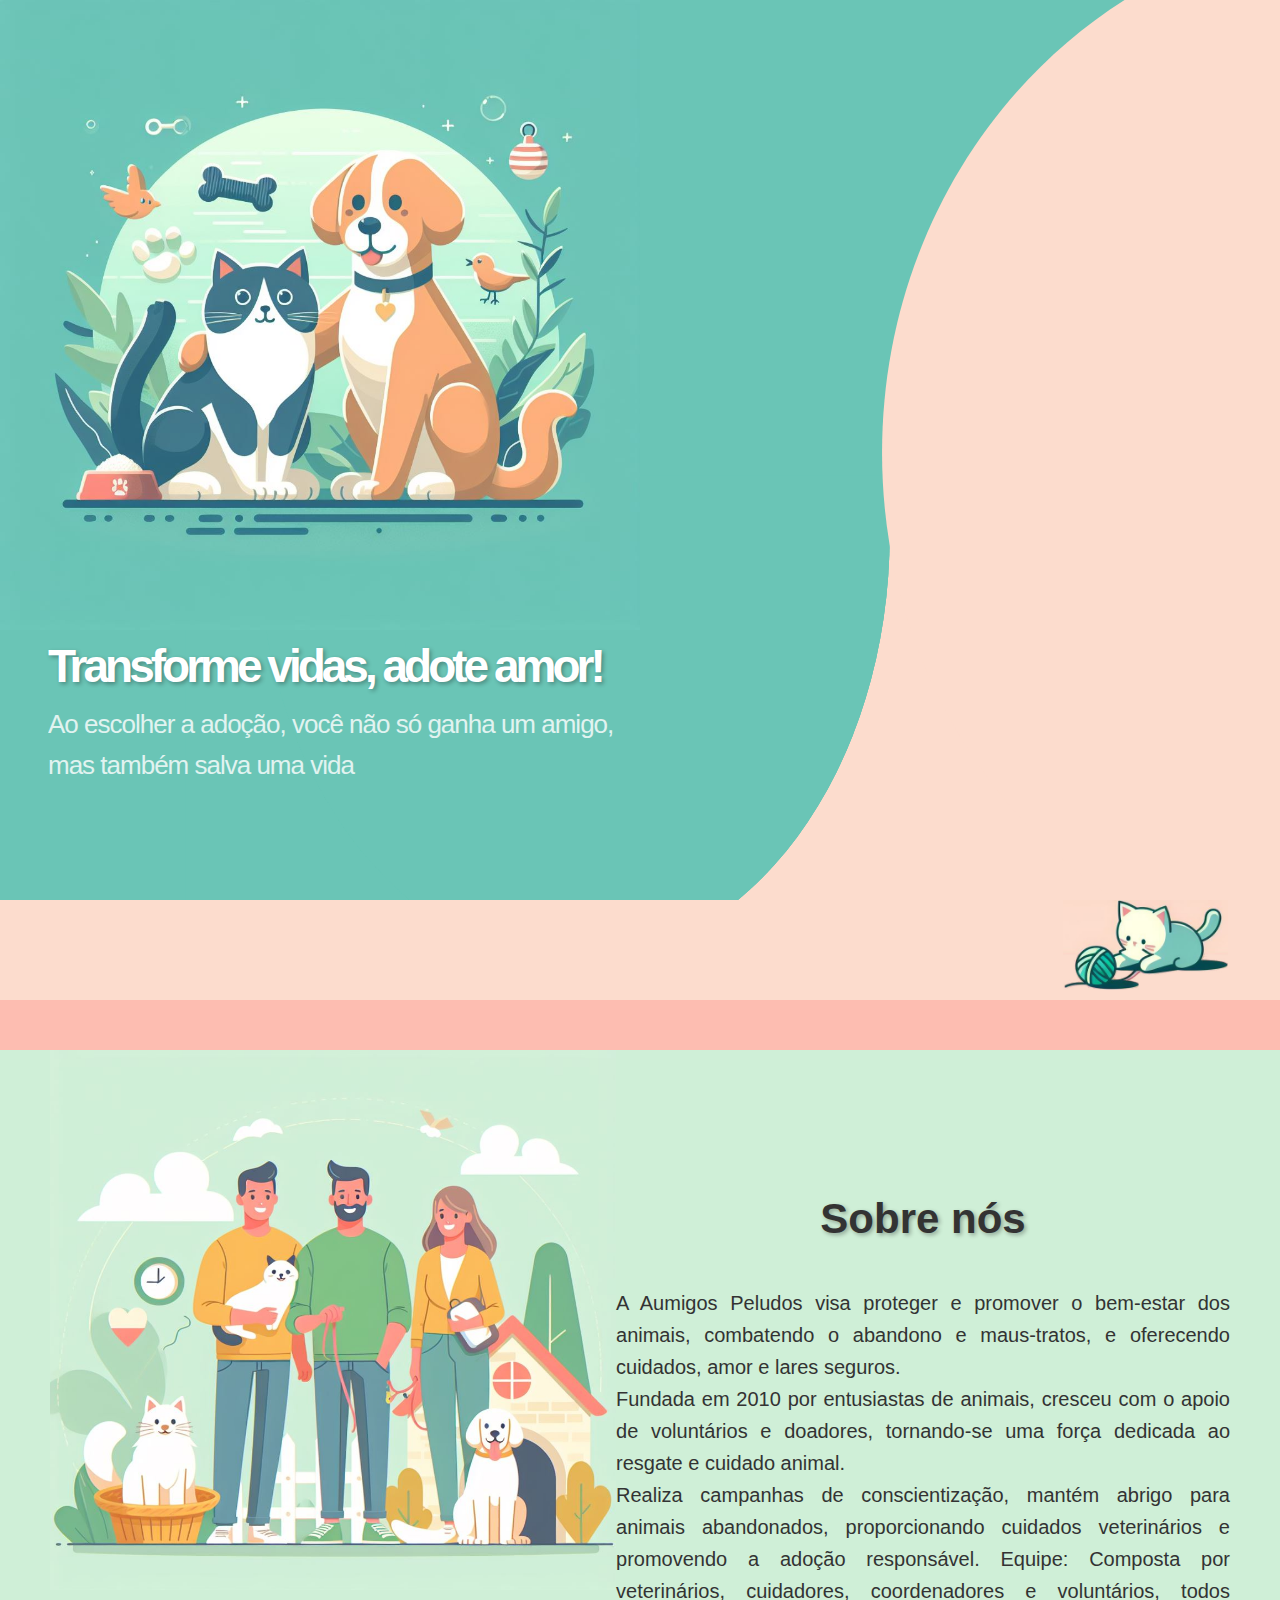
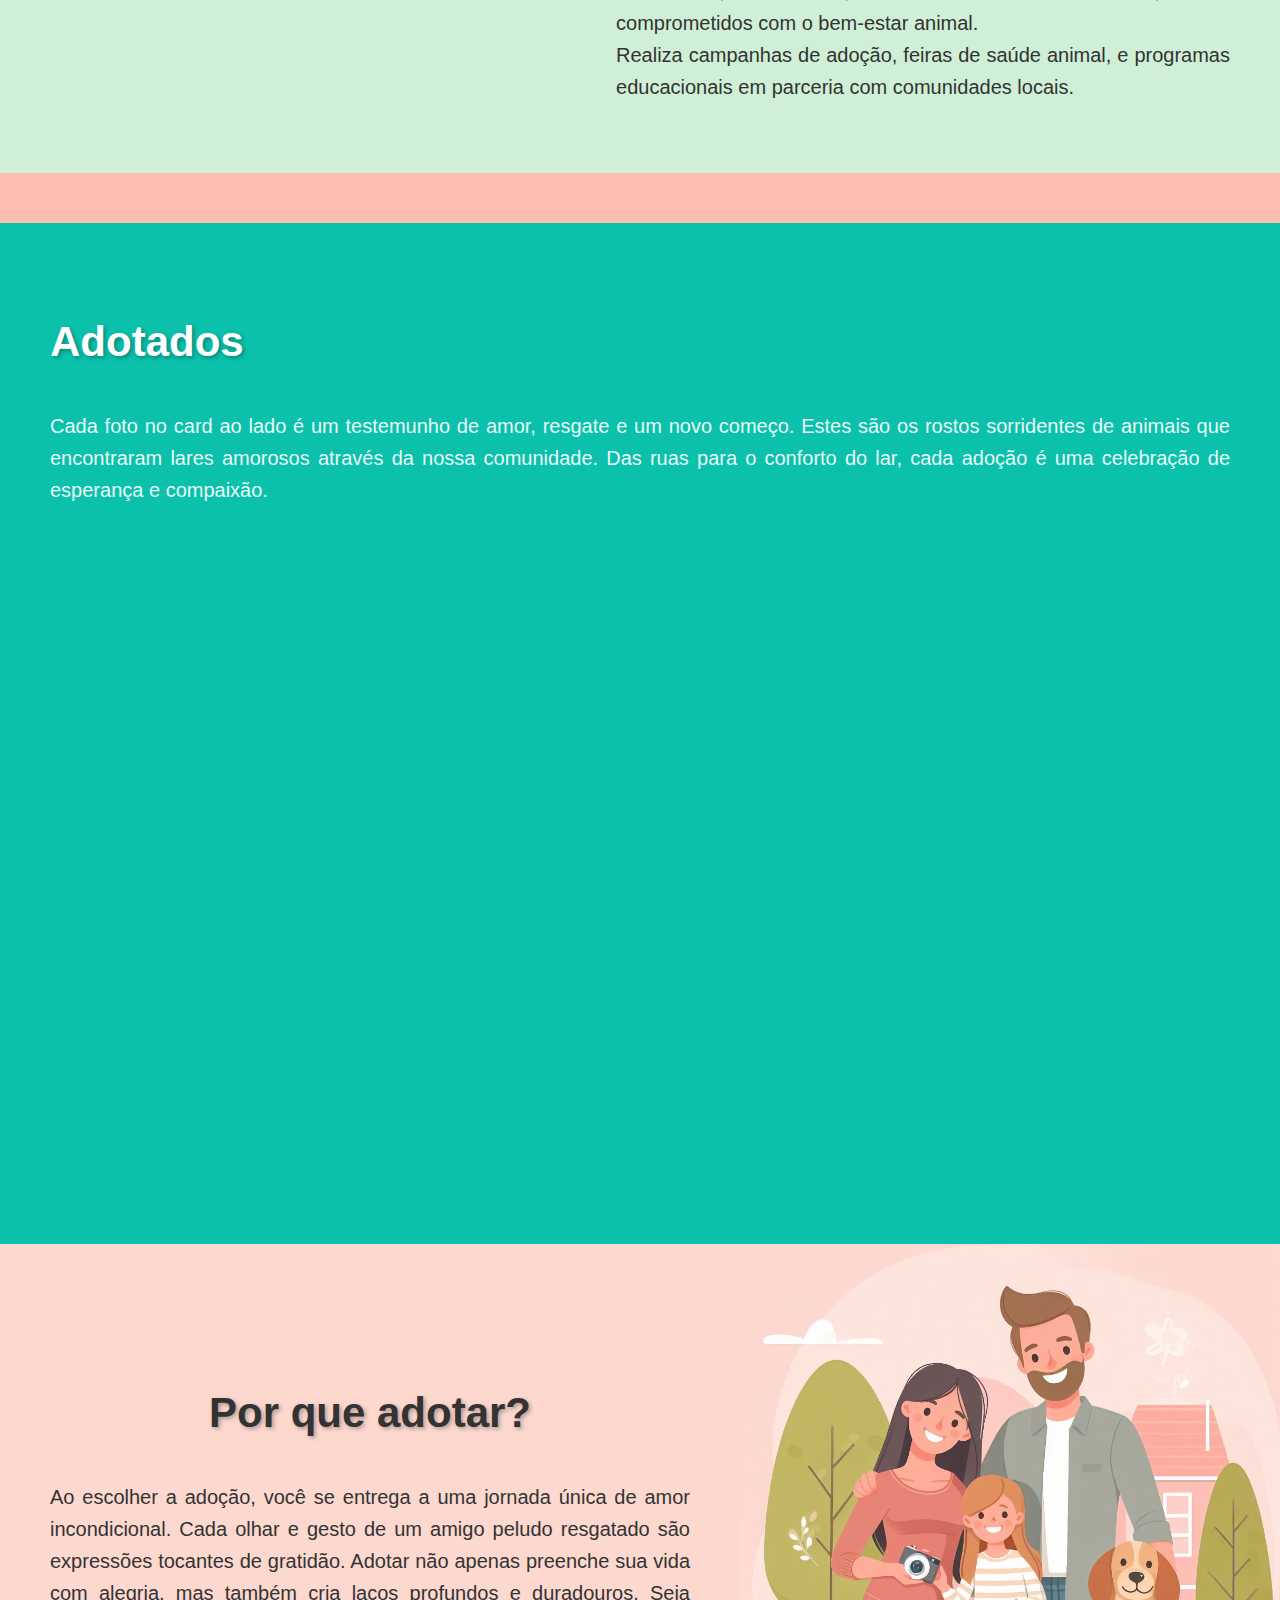
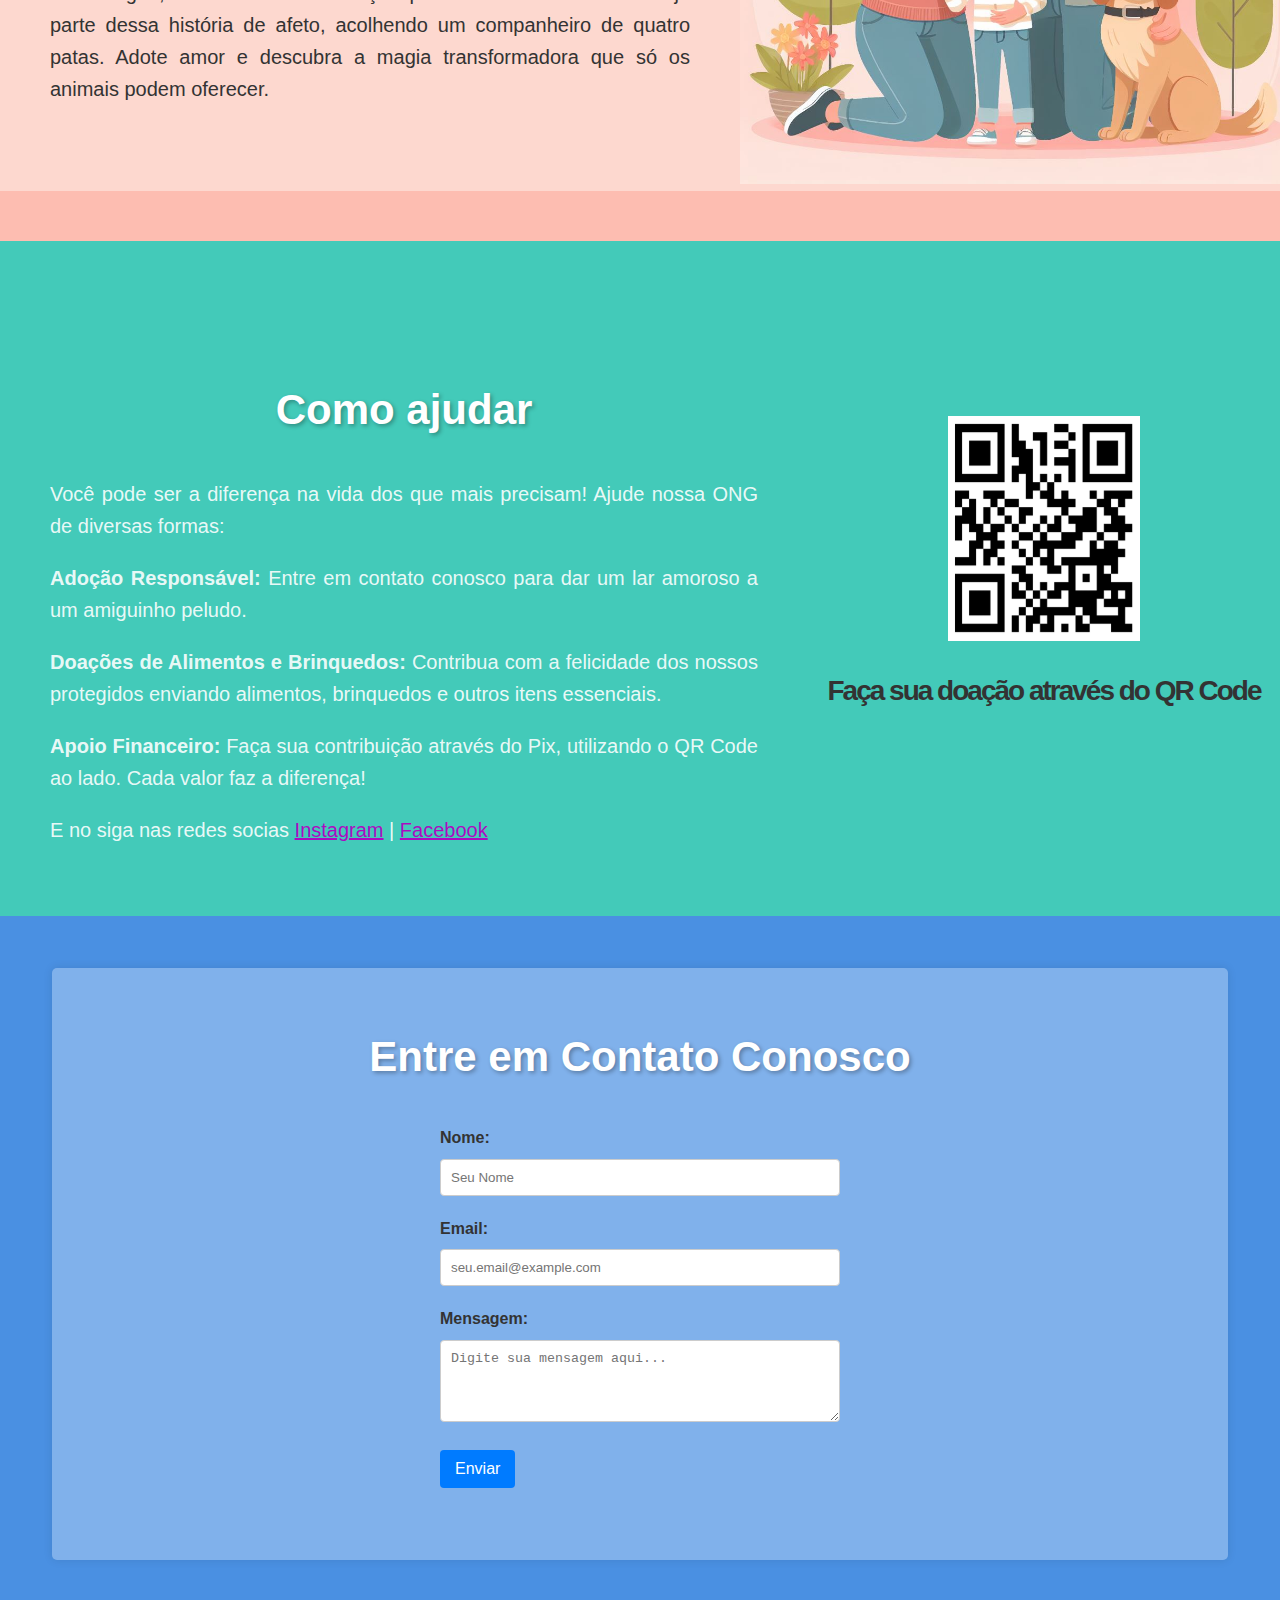
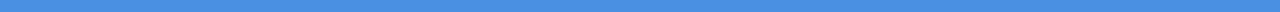
==== index.html @ 12474e92 "Progresso ate 11.03.2024" ====
<!DOCTYPE html>
<html lang="pt-br">

<head>
    <meta charset="UTF-8">
    <meta name="viewport" content="width=device-width, initial-scale=1.0">
    <title>Ong Aumigos Peludos</title>
</head>

<head>
    <link rel="stylesheet" type="text/css" href="style.css">
</head>

<body>
    <!-- <header>
        <nav>
            <ul>
                <li><a href="#about-us">About Us</a></li>
                <li><a href="#adoption">Adoption</a></li>
                <li><a href="#card-section">Card Section</a></li>
                <li><a href="#card">Card</a></li>
                <li><a href="#adopts">Adopts</a></li>
                <li><a href="#help-us">Help Us</a></li>
                <li><a href="#form">Form</a></li>
            </ul>
        </nav>
    </header> -->
    <section id="content">
        <section id="banner">
            <div id="banner-green">
                <img src="./assets/images/banner.jpg" alt="Um gato e um cachorro" />
                <div id="content-banner">
                    <h1>Transforme vidas, adote amor!</h1>
                    <h5>Ao escolher a adoção, você não só ganha um amigo, <br /> mas também salva uma vida</h5>
                </div>
            </div>
            <div id="banner-pink">
                <img src="./assets/images/cat.jpg" alt="Um gatinho brincando com a bolinha" />
            </div>
            <div class="banner-dark-pink"></div>
        </section>
    </section>

    <section id="about-us">
        <div class="about-section">
            <div id="img-section-about">
                <img src="happyfamily.jpg" alt="Familia com animais adotados" />
            </div>
            <div class="text-section-about">
                <h2 class="title">Sobre nós</h2>
                <p class="text-section"> A Aumigos Peludos visa proteger e promover o bem-estar dos animais, combatendo
                    o abandono e
                    maus-tratos, e oferecendo cuidados, amor e lares seguros.
                    <br>
                    Fundada em 2010 por entusiastas de animais, cresceu com o apoio de voluntários e doadores,
                    tornando-se uma força dedicada ao resgate e cuidado animal.
                    <br>
                    Realiza campanhas de conscientização, mantém abrigo para animais abandonados,
                    proporcionando cuidados veterinários e promovendo a adoção responsável.
                    Equipe: Composta por veterinários, cuidadores, coordenadores e voluntários, todos comprometidos com
                    o bem-estar animal.
                    <br>
                    Realiza campanhas de adoção, feiras de saúde animal, e programas educacionais em parceria
                    com comunidades locais.
                </p>
            </div>
        </div>
        <div class="banner-dark-pink"></div>
    </section>

    <section id="adoption">
        <div class="adoption-section">
            <div class="text-section-adoption">
                <h2 class="title">Adotados</h2>
                <p class="adoption-text text-section">
                    Cada foto no card ao lado é um testemunho de amor, resgate e um
                    novo começo. Estes são os rostos sorridentes de animais que encontraram lares amorosos através da
                    nossa comunidade. Das ruas para o conforto do lar, cada adoção é uma celebração de esperança e
                    compaixão.
                </p>
            </div>
            <div id="card-section">
                <div class="card">
                    <div class="card-body">
                        <div class="card-photo">
                            <img src="./assets/images/feliz.jpg" alt="cachorrinho feliz por ser adotado" />
                        </div>
                        <div class="card-content">
                            <h3>Fofinho</h3>

                            <div class="skills">
                                <p>Alegria:</p>
                                <div>
                                    <img class="starts" src="assets/images/star-icon.png" />
                                    <img class="starts" src="assets/images/star-icon.png" />
                                    <img class="starts" src="assets/images/star-icon.png" />
                                </div>
                            </div>
                            <div class="skills">
                                <p>Preguiça:</p>
                                <div>
                                    <img class="starts" src="assets/images/star-icon.png" />
                                </div>
                            </div>
                            <div class="skills">
                                <p>Amor:</p>
                                <div>
                                    <img class="starts" src="assets/images/star-icon.png" />
                                    <img class="starts" src="assets/images/star-icon.png" />
                                    <img class="starts" src="assets/images/star-icon.png" />
                                </div>
                            </div>
                        </div>
                    </div>
                </div>

                <div class="card">
                    <div class="card-body">
                        <div class="card-photo">
                            <img src="./assets/images/vira-lata.jpg" alt="cachorrinho feliz por ser adotado" />
                        </div>
                        <div class="card-content">
                            <h3>Vira Lata</h3>

                            <div class="skills">
                                <p>Alegria:</p>
                                <div>
                                    <img class="starts" src="assets/images/star-icon.png" />
                                    <img class="starts" src="assets/images/star-icon.png" />
                                    <img class="starts" src="assets/images/star-icon.png" />
                                </div>
                            </div>
                            <div class="skills">
                                <p>Preguiça:</p>
                                <div>
                                    <img class="starts" src="assets/images/star-icon.png" />
                                    <img class="starts" src="assets/images/star-icon.png" />
                                    <img class="starts" src="assets/images/star-icon.png" />
                                </div>
                            </div>
                            <div class="skills">
                                <p>Amor:</p>
                                <div>
                                    <img class="starts" src="assets/images/star-icon.png" />
                                    <img class="starts" src="assets/images/star-icon.png" />
                                    <img class="starts" src="assets/images/star-icon.png" />
                                </div>
                            </div>
                        </div>
                    </div>
                </div>

                <div class="card second-card-line">
                    <div class="card-body">
                        <div class="card-photo">
                            <img src="./assets/images/caramelo.jpg" alt="cachorrinho feliz por ser adotado" />
                        </div>
                        <div class="card-content">
                            <h3>Caramelo</h3>

                            <div class="skills">
                                <p>Alegria:</p>
                                <div>
                                    <img class="starts" src="assets/images/star-icon.png" />
                                    <img class="starts" src="assets/images/star-icon.png" />
                                    <img class="starts" src="assets/images/star-icon.png" />
                                </div>
                            </div>
                            <div class="skills">
                                <p>Preguiça:</p>
                                <div>
                                    <img class="starts" src="assets/images/star-icon.png" />
                                    <img class="starts" src="assets/images/star-icon.png" />
                                </div>
                            </div>
                            <div class="skills">
                                <p>Amor:</p>
                                <div>
                                    <img class="starts" src="assets/images/star-icon.png" />
                                    <img class="starts" src="assets/images/star-icon.png" />
                                    <img class="starts" src="assets/images/star-icon.png" />
                                </div>
                            </div>
                        </div>
                    </div>
                </div>

                <div class="card second-card-line">
                    <div class="card-body">
                        <div class="card-photo">
                            <img src="./assets/images/zezinho.jpg" alt="cachorrinho feliz por ser adotado" />
                        </div>
                        <div class="card-content">
                            <h3>Zezinho</h3>

                            <div class="skills">
                                <p>Alegria:</p>
                                <div>
                                    <img class="starts" src="assets/images/star-icon.png" />
                                    <img class="starts" src="assets/images/star-icon.png" />
                                    <img class="starts" src="assets/images/star-icon.png" />
                                </div>
                            </div>
                            <div class="skills">
                                <p>Preguiça:</p>
                                <div>
                                    <img class="starts" src="assets/images/star-icon.png" />
                                    <img class="starts" src="assets/images/star-icon.png" />
                                    <img class="starts" src="assets/images/star-icon.png" />
                                </div>
                            </div>
                            <div class="skills">
                                <p>Amor:</p>
                                <div>
                                    <img class="starts" src="assets/images/star-icon.png" />
                                    <img class="starts" src="assets/images/star-icon.png" />
                                    <img class="starts" src="assets/images/star-icon.png" />
                                </div>
                            </div>
                        </div>
                    </div>
                </div>
            </div>
        </div>
    </section>

    <section id="adopts">
        <div class="adopts-section">
            <div class="text-section-adopts">
                <h2 class="title">Por que adotar?</h2>
                <p class="text-section">Ao escolher a adoção, você se entrega a uma jornada única de amor incondicional.
                    Cada olhar e gesto
                    de um amigo peludo resgatado são expressões tocantes de gratidão. Adotar não apenas preenche sua
                    vida com alegria, mas também cria laços profundos e duradouros. Seja parte dessa história de afeto,
                    acolhendo um companheiro de quatro patas. Adote amor e descubra a magia transformadora que só os
                    animais podem oferecer.
                </p>
            </div>
            <div id="img-section-adopts">
                <img src="adopts.jpg" alt="Familia com animais adotados" />
            </div>
        </div>
        <div class="banner-dark-pink"></div>
    </section>

    <section id="help-us">
        <div class="help-section">
            <div class="text-section-help">
                <h2 class="title">Como ajudar</h2>

                <p class="text-section">
                    Você pode ser a diferença na vida dos que mais precisam! Ajude nossa ONG de diversas formas:
                </p>


                <p class="text-section">
                    <strong>Adoção Responsável:</strong> Entre em contato conosco para dar um lar amoroso a um
                    amiguinho peludo.
                </p>
                <p class="text-section">
                    <strong>Doações de Alimentos e Brinquedos:</strong> Contribua com a felicidade dos nossos
                    protegidos enviando alimentos, brinquedos e outros itens essenciais.
                </p>
                <p class="text-section">
                    <strong>Apoio Financeiro:</strong> Faça sua contribuição através do Pix, utilizando o QR Code
                    ao lado. Cada valor faz a diferença!
                </p>

                <p class="text-section">
                    E no siga nas redes socias <a href="link-do-instagram" target="_blank">Instagram</a> | <a
                        href="link-do-facebook" target="_blank">Facebook</a>
                </p>
            </div>
            <div id="img-section-help">
                <img src="QR.png" alt="QR Code" />
                <p>Faça sua doação através do QR Code</p>
            </div>
        </div>
    </section>

    <section id="form">
        <div class="container">
            <h2 class="title">Entre em Contato Conosco</h2>
            <form class="styled-form">
                <div class="form-group">
                    <label for="name">Nome:</label>
                    <input type="text" id="name" name="name" placeholder="Seu Nome" required>
                </div>

                <div class="form-group">
                    <label for="email">Email:</label>
                    <input type="email" id="email" name="email" placeholder="seu.email@example.com" required>
                </div>

                <div class="form-group">
                    <label for="message">Mensagem:</label>
                    <textarea id="message" name="message" placeholder="Digite sua mensagem aqui..." rows="4"
                        required></textarea>
                </div>

                <button type="submit">Enviar</button>
            </form>
        </div>
    </section>

    <!-- <footer>
        <p>&copy; 2024 Ong Aumigos Peludos. Todos os direitos reservados.</p>
    </footer> -->

</body>

<script>
    const elemento = document.getElementById("card-section");

    const observerCallback = (entries, observer) => {
        entries.forEach((entry) => {
            if (entry.isIntersecting) {
                elemento.classList.add("animation-rt");

                observer.disconnect();
            }
        });
    };

    const observer = new IntersectionObserver(observerCallback);
    observer.observe(elemento);
</script>


</html>
---- style.css ----
body {
  margin: 0;
  padding: 0;
  box-sizing: border-box;
  font-family: "Arial", sans-serif;
  font-size: 16px;
  line-height: 1.6;
  color: #333;
  background-color: #f4f4f4;

  -webkit-font-smoothing: antialiased;
  -moz-osx-font-smoothing: grayscale;

  max-width: 100%;
}

body,
html {
  height: 100%;
}

#banner-green {
  height: 80vh;
  width: 100%;
  position: relative;
  background: url("./assets/images/background.svg") no-repeat;
  background-position: 105%;
  background-size: contain;
  background-color: #6ac5b6;
}

#banner-pink {
  width: 100%;
  background-color: #fcdccd;
  display: flex;
  justify-content: flex-end;
}

#banner-pink img {
  height: 100px;
  margin-right: 52px;
}

#banner-green img {
  height: 80vh;
  animation: animation-left 2s linear 0s 1 normal forwards;
}

.banner-dark-pink {
  background-color: #fdbdb1;
  height: 50px;
  width: 100%;
}

#content-banner {
  position: absolute;
  top: 30%;
  left: 40%;
}

#content-banner h1 {
  font-size: 58px;
  font-weight: 600;
  color: #fff;
  letter-spacing: -4px;
  margin: 0;
  text-shadow: 2px 2px 4px rgba(0, 0, 0, 0.3);

  animation: animation-left 2s linear 0s 1 normal forwards;
}

#content-banner h5 {
  font-size: 28px;
  font-weight: 400;
  color: #fff;
  margin: 0;
  opacity: 0.8;
  letter-spacing: -1px;

  animation: animation-left 2s linear 0s 1 normal forwards;
}

.about-section {
  display: flex;
  justify-content: space-between;
  background-color: #cfefd7;
}

#img-section-about img {
  width: 100%;
  height: 60vh;
  margin-left: 50px;
}

.text-section-about {
  width: 50%;
  padding: 50px;
  margin-top: 50px;
  text-align: center;
}

.adopts-section {
  display: flex;
  justify-content: space-between;
  background-color: #fdd8cf;
}

.text-section-adopts {
  width: 50%;
  padding: 50px;
  margin-top: 50px;
  text-align: center;
  color: #333;
}

#img-section-adopts img {
  width: 100%;
  height: 60vh;
}

.help-section {
  display: flex;
  justify-content: space-between;
  background-color: #43cab9;
}

.help-section a {
  color: #ab0bc1;
} 

.help-section a:hover {
  color: #fdbdb1 !important;
}

.text-section-help {
  width: 60%;
  padding: 50px;
  margin-top: 50px;
  text-align: center;
}

#img-section-help img {
  width: 15vw;
  height: 25vh;
}

#img-section-help {
  width: 40%;
  display: flex;
  justify-content: center;
  align-items: center;
  flex-direction: column;
}

#img-section-help p {
  font-size: 28px;
  font-weight: 600;
  letter-spacing: -2px;
  color: #333 !important;
}

#adoption {
  background-color: #0bc1ab;
  display: flex;
  padding: 50px 18px 50px 50px;
}

.text-section-adoption {
  width: 40%;
}

.adoption-section {
  display: flex;
}

#card-section {
  width: 60%;
  display: flex;
  flex-direction: row;
  justify-content: center;
  flex-wrap: wrap;
  visibility: hidden;
}

.animation-rt {
  visibility: visible !important;
  animation: animation-right 2s linear 0s 1 normal forwards;
}

.card {
  width: calc(50% - 16px);
  height: 30vh;
  margin: 0 0.5rem 1rem 0.5rem;
  box-sizing: border-box;
  position: relative;
  padding-right: 32px;
}

.card-body {
  background-color: rgba(254, 254, 254, 0.7);
  border-radius: 8px;
  height: 100%;
  width: 100%;
  display: flex;
  box-shadow: 0 4px 8px rgba(0, 0, 0, 0.3);
}

.card-photo {
  height: 60%;
  width: 45%;
}

.card-photo img {
  width: 180px;
  border-radius: 100px;
  top: -28px;
  left: -28px;
  position: absolute;
}

.card h3 {
  font-weight: 600;
  color: #ab0bc1;
  font-size: 32px;
  opacity: 0.8;
  margin: 0 0 1rem 0;
}

.card-pet-name {
  padding-left: 16px;
}

.starts {
  height: 24px;
  width: 24px;
}

.skills {
  display: flex;
  align-items: center;
  justify-content: space-between;
}

.skills p {
  font-size: 24px;
  font-weight: 500;
  margin: 0 0.5rem 0 0;
  color: #333;
  opacity: 0.9;
}

.second-card-line {
  margin-top: 32px;
}

.card-content {
  width: 100%;
  padding: 32px 32px 32px 72px;
}

#adoption h2 {
  color: #fff;
}

.adoption-text {
  color: #fff;
  margin-right: 32px;
  opacity: 0.9;
}

.title {
  font-size: 42px;
  font-weight: 600;
  text-shadow: 2px 2px 4px rgba(0, 0, 0, 0.3);
}

.text-section {
  font-size: 20px;
  font-weight: 500;
  text-align: justify;
}

#help-us {
  color: #fff;
}

#help-us p {
  color: rgba(255, 255, 255, 0.9);
}

#form {
  background-color: #4a90e2;
  padding: 52px;
}

.container {
  background-color: rgba(255, 255, 255, 0.3);
  box-shadow: 0 0 10px rgba(0, 0, 0, 0.1);
  padding: 20px 20px 72px 20px;
  border-radius: 5px;
}

.styled-form {
  max-width: 400px;
  margin: auto;
}

.form-group {
  margin-bottom: 20px;
}

#form h2 {
  color: #fff;
  text-align: center;
}

label {
  display: block;
  margin-bottom: 8px;
  font-weight: bold;
  color: #333;
}

input,
textarea {
  width: 100%;
  padding: 10px;
  box-sizing: border-box;
  border: 1px solid #ccc;
  border-radius: 4px;
}

button {
  background-color: #007bff;
  color: #fff;
  padding: 10px 15px;
  border: none;
  border-radius: 4px;
  cursor: pointer;
  font-size: 16px;
  transition: background-color 0.2s;
}

button:hover {
  background-color: #0056b3;
}

@media screen and (max-width: 1624px) {
  #banner-green img {
    height: 70vh;
  }

  #content-banner {
    left: 38%;
  }

  #content-banner h1 {
    font-size: 46px;
  }

  #content-banner h5 {
    font-size: 26px;
  }
}

@media screen and (max-width: 1545px) {
  #banner-green {
    display: flex;
    flex-direction: column;
    height: 100vh;
    background-position: 120%;
  }

  #banner-green img {
    width: 50%;
  }

  #content-banner {
    position: static;
    margin-left: 48px;
  }
}

@media screen and (max-width: 1510px) {
  .adoption-section {
    flex-direction: column;
  }
  .text-section-adoption,
  #card-section {
    width: 100%;
  }
  #card-section {
    margin-top: 64px;
  }
}

@media screen and (max-width: 1127px) {
  #banner-green {
    background-image: none;
    align-items: center;
  }
}

@media screen and (max-width: 938px) {
  .card {
    width: 100%;
    margin-top: 32px;
  }
}

@media screen and (max-width: 872px) {
  #content-banner h1 {
    font-size: 40px;
  }

  #content-banner h5 {
    font-size: 20px;
  }
}

@media screen and (max-width: 504px) {
  .card {
    height: 25vh;
  }

  .card-photo img {
    width: 150px;
  }

  .card h3 {
    font-size: 28px;
  }

  .skills p {
    font-size: 18px;
  }

  .starts {
    height: 18px;
    width: 18px;
  }
}

@media screen and (max-width: 450px) {
  .card-photo img {
    width: 120px;
  }

  .card h3 {
    font-size: 24px;
  }

  .skills p {
    font-size: 16px;
  }

  .starts {
    height: 16px;
    width: 16px;
  }
}

@media screen and (max-width: 376px) {
  .card-photo img {
    width: 100px;
  }

  .card h3 {
    font-size: 18px;
  }

  .skills p {
    font-size: 12px;
  }

  .starts {
    height: 12px;
    width: 12px;
  }
}

@media screen and (max-width: 365px) {
  .card-photo {
    height: 60%;
    width: 35%;
  }
}

footer {
  background-color: #fdbdb1;
  color: #333;
  text-align: center;
  padding: 10px;
  bottom: 0;
  width: 100%;
}

@keyframes animation-left {
  0% {
    animation-timing-function: ease-in;
    opacity: 0;
    transform: translateX(-250px);
  }

  38% {
    animation-timing-function: ease-out;
    opacity: 1;
    transform: translateX(0);
  }

  55% {
    animation-timing-function: ease-in;
    transform: translateX(-68px);
  }

  72% {
    animation-timing-function: ease-out;
    transform: translateX(0);
  }

  81% {
    animation-timing-function: ease-in;
    transform: translateX(-28px);
  }

  90% {
    animation-timing-function: ease-out;
    transform: translateX(0);
  }

  95% {
    animation-timing-function: ease-in;
    transform: translateX(-8px);
  }

  100% {
    animation-timing-function: ease-out;
    transform: translateX(0);
  }
}

@keyframes animation-right {
  0% {
    animation-timing-function: ease-in;
    opacity: 0;
    transform: translateX(250px);
  }

  38% {
    animation-timing-function: ease-out;
    opacity: 1;
    transform: translateX(0);
  }

  55% {
    animation-timing-function: ease-in;
    transform: translateX(68px);
  }

  72% {
    animation-timing-function: ease-out;
    transform: translateX(0);
  }

  81% {
    animation-timing-function: ease-in;
    transform: translateX(32px);
  }

  90% {
    animation-timing-function: ease-out;
    transform: translateX(0);
  }

  95% {
    animation-timing-function: ease-in;
    transform: translateX(8px);
  }

  100% {
    animation-timing-function: ease-out;
    transform: translateX(0);
  }
}

/* header {
  background-color: #fdbdb1;
  color: #333;
  padding: 10px;
  text-align: center;
}

nav ul {
  list-style-type: none;
  margin: 0;
  padding: 0;
  display: flex;
}

nav ul li {
  margin-right: 20px;
}

nav ul li a {
  text-decoration: none;
  color: #fff;
  font-weight: bold;
} */
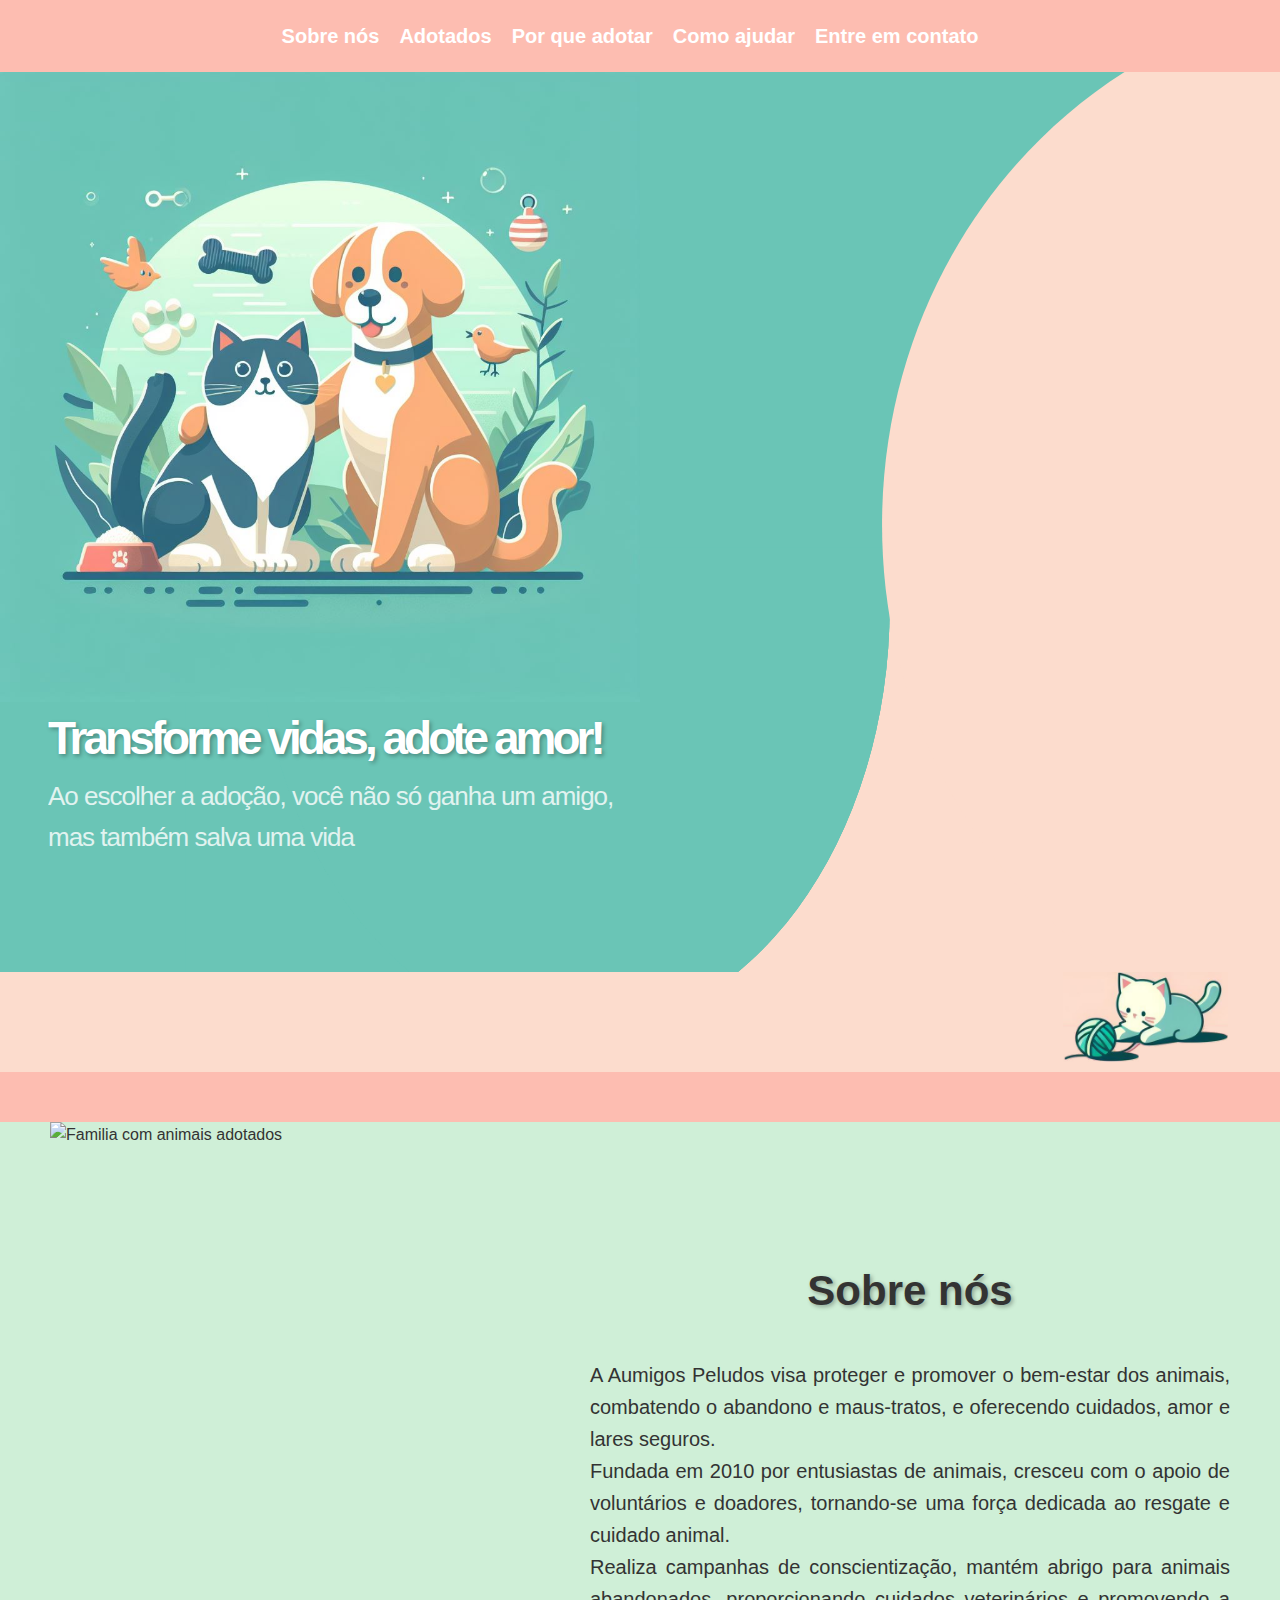
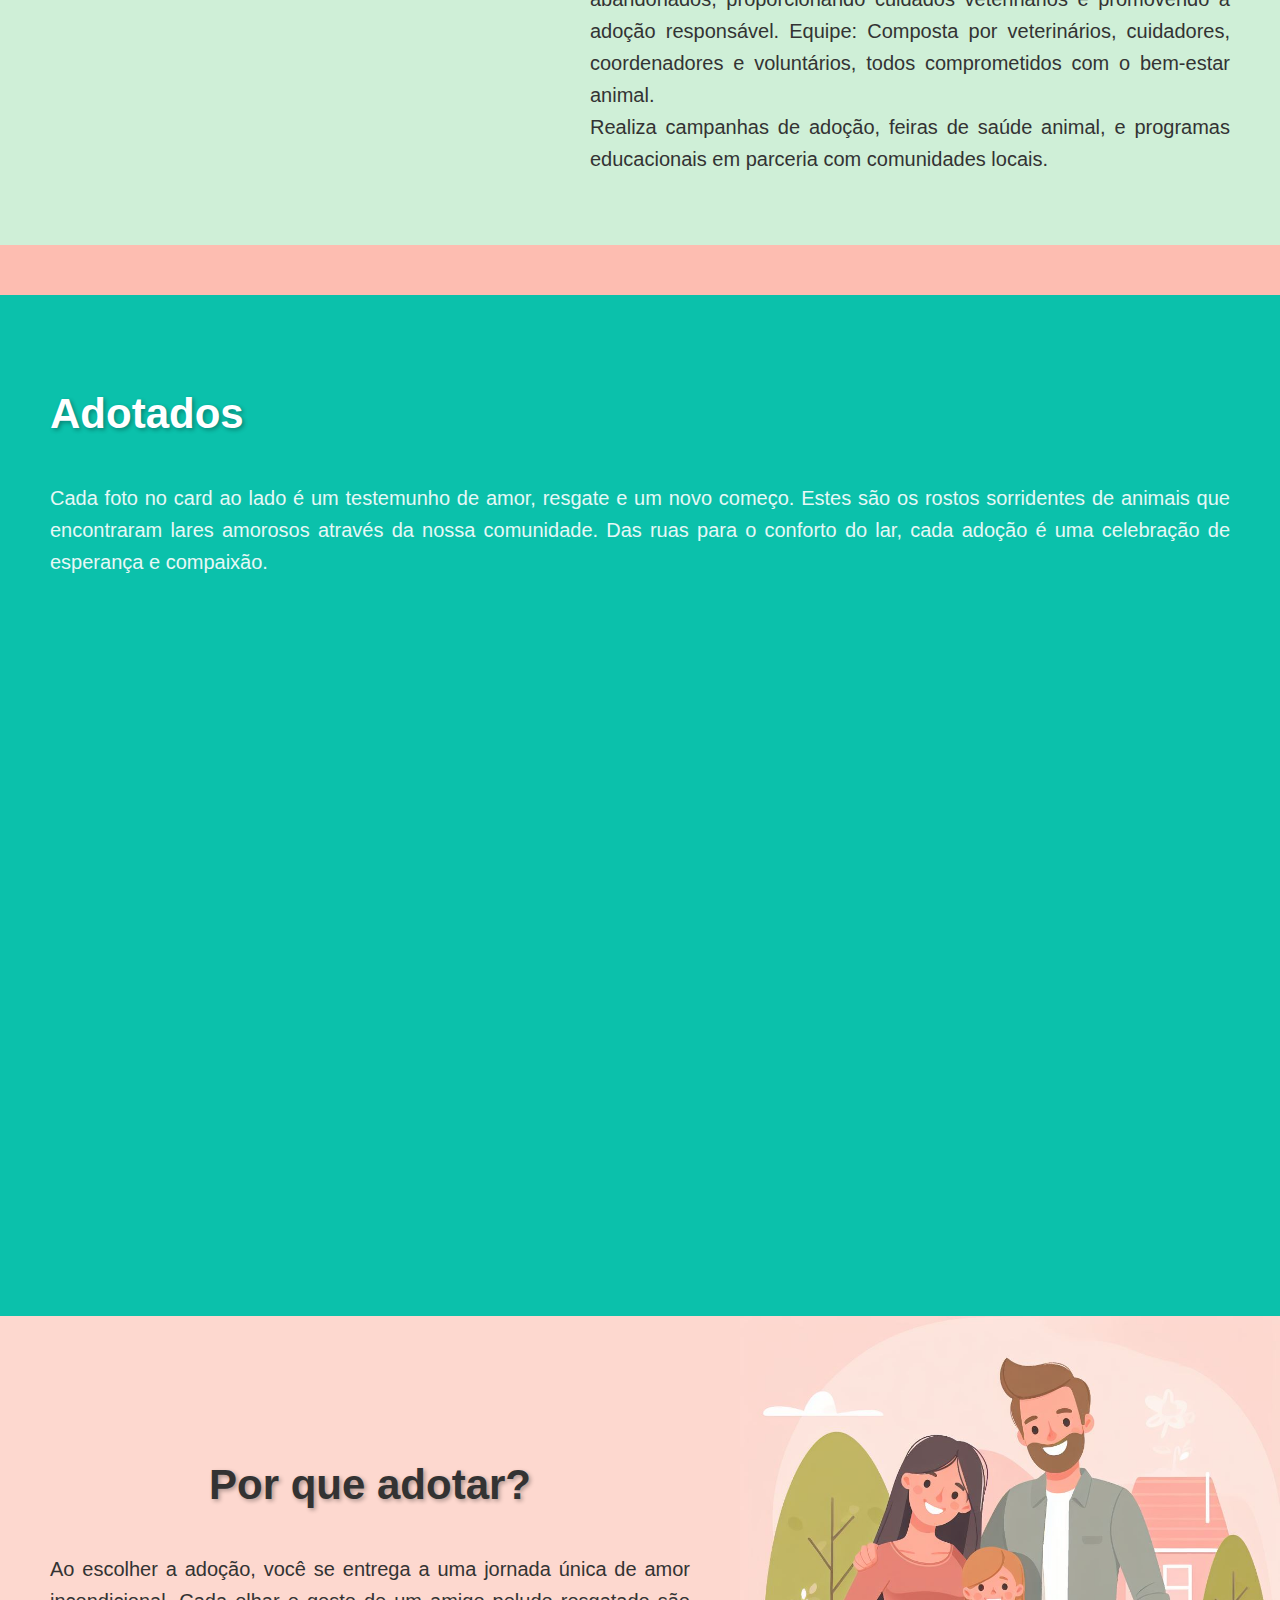
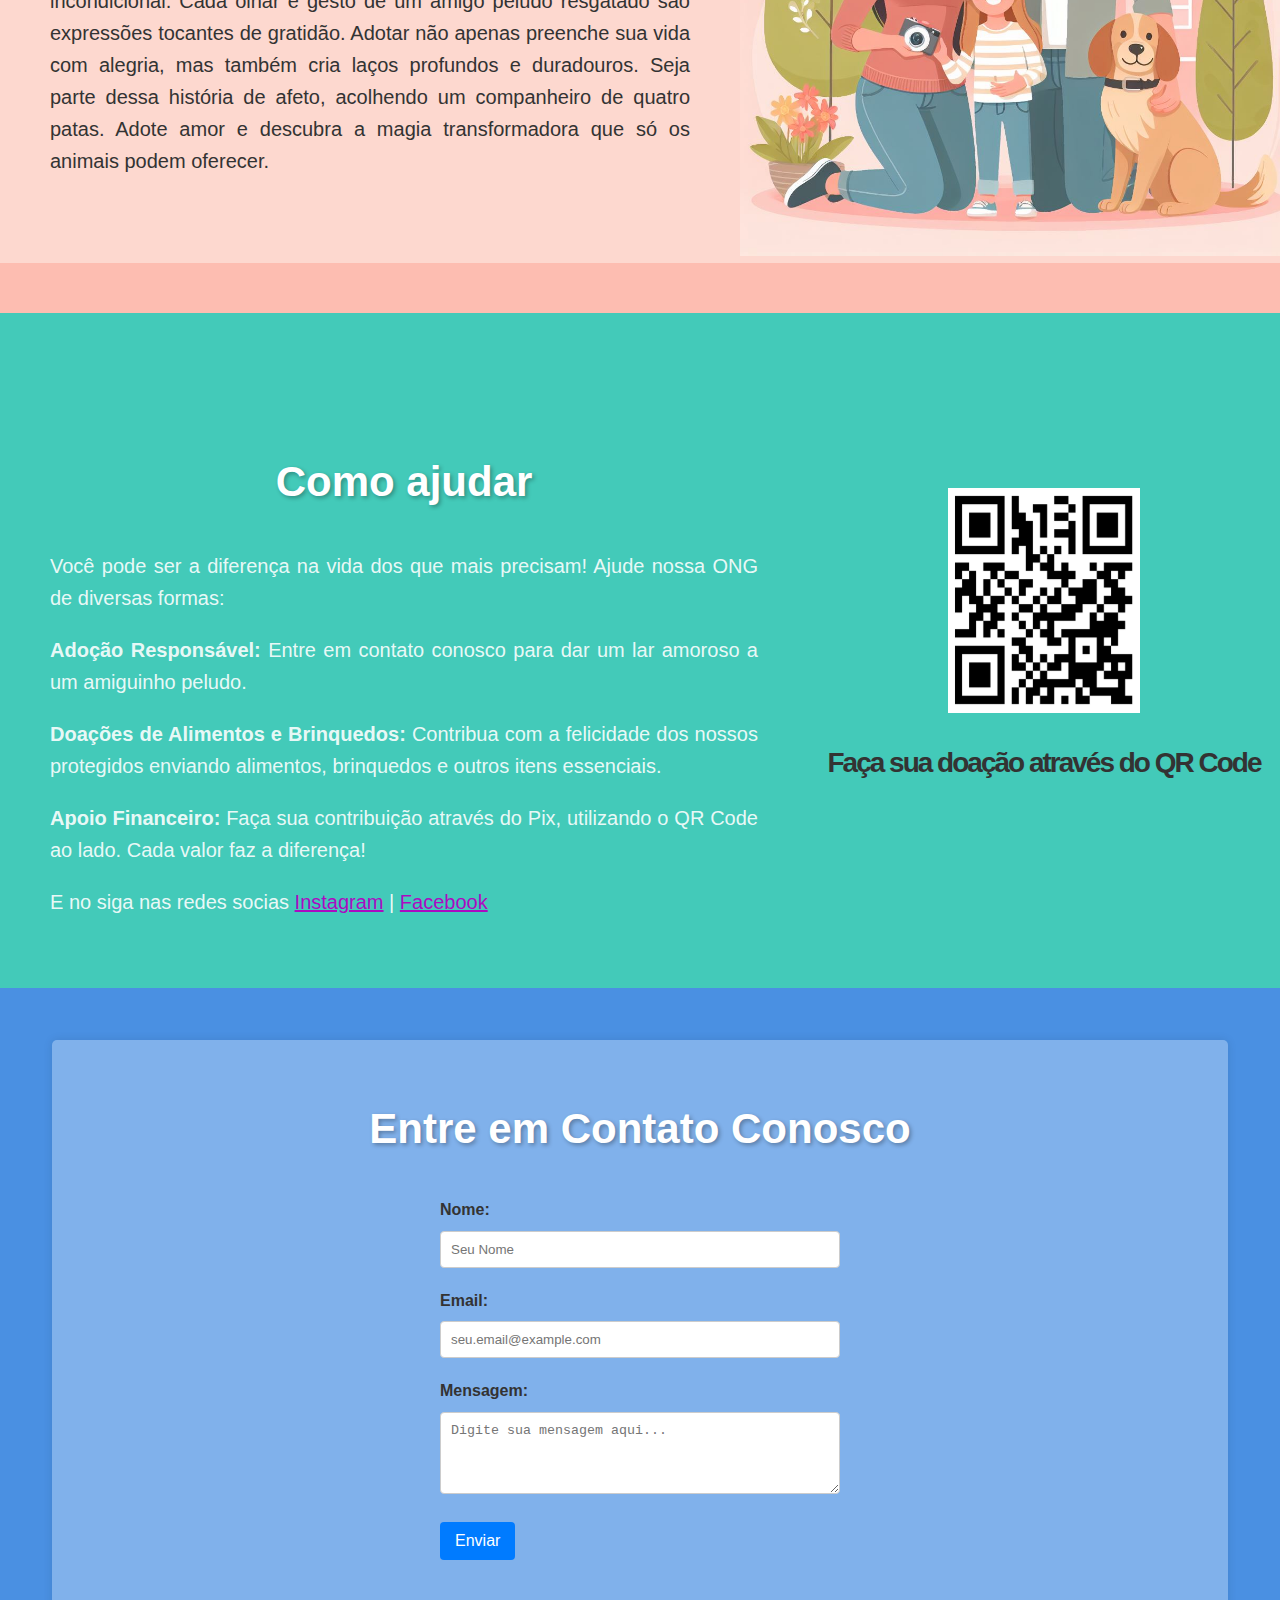
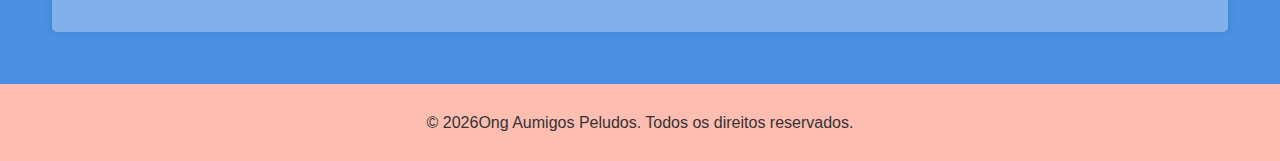
==== commit 8e326445: "Correções dos arquivos, Header e Footer, e ajustes responsivos." ====
--- a/index.html
+++ b/index.html
@@ -12,19 +12,18 @@
 </head>
 
 <body>
-    <!-- <header>
+    <header>
         <nav>
             <ul>
-                <li><a href="#about-us">About Us</a></li>
-                <li><a href="#adoption">Adoption</a></li>
-                <li><a href="#card-section">Card Section</a></li>
-                <li><a href="#card">Card</a></li>
-                <li><a href="#adopts">Adopts</a></li>
-                <li><a href="#help-us">Help Us</a></li>
-                <li><a href="#form">Form</a></li>
+                <li><a href="#about-us">Sobre nós</a></li>
+                <li><a href="#adoption">Adotados</a></li>
+                <li><a href="#adopts">Por que adotar</a></li>
+                <li><a href="#help-us">Como ajudar</a></li>
+                <li><a href="#form">Entre em contato</a></li>
             </ul>
         </nav>
-    </header> -->
+    </header>
+
     <section id="content">
         <section id="banner">
             <div id="banner-green">
@@ -44,7 +43,7 @@
     <section id="about-us">
         <div class="about-section">
             <div id="img-section-about">
-                <img src="happyfamily.jpg" alt="Familia com animais adotados" />
+                <img src=".assets/images/happyfamily.jpg" alt="Familia com animais adotados" />
             </div>
             <div class="text-section-about">
                 <h2 class="title">Sobre nós</h2>
@@ -237,7 +236,7 @@
                 </p>
             </div>
             <div id="img-section-adopts">
-                <img src="adopts.jpg" alt="Familia com animais adotados" />
+                <img src="./assets/images/adopts.jpg" alt="Familia com animais adotados" />
             </div>
         </div>
         <div class="banner-dark-pink"></div>
@@ -272,7 +271,7 @@
                 </p>
             </div>
             <div id="img-section-help">
-                <img src="QR.png" alt="QR Code" />
+                <img src="./assets/images/QR.png" alt="QR Code" />
                 <p>Faça sua doação através do QR Code</p>
             </div>
         </div>
@@ -303,11 +302,17 @@
         </div>
     </section>
 
-    <!-- <footer>
-        <p>&copy; 2024 Ong Aumigos Peludos. Todos os direitos reservados.</p>
-    </footer> -->
-
+    <footer>
+        <p>&copy; <span id="ano-atual"></span>Ong Aumigos Peludos. Todos os direitos reservados.</p>
+    </footer>
 </body>
+
+<script>
+    const anoElemento = document.getElementById('ano-atual');
+    const anoAtual = new Date().getFullYear();
+    
+    anoElemento.textContent = anoAtual;
+</script>
 
 <script>
     const elemento = document.getElementById("card-section");
--- a/style.css
+++ b/style.css
@@ -86,10 +86,23 @@
   background-color: #cfefd7;
 }
 
+@media only screen and (max-width: 730px) {
+  .about-section {
+      flex-direction: column;
+      align-items: center;
+  }
+}
+
 #img-section-about img {
   width: 100%;
   height: 60vh;
   margin-left: 50px;
+}
+
+@media only screen and (max-width: 730px) {
+  #img-section-about {
+      width: 68%;
+  }
 }
 
 .text-section-about {
@@ -103,6 +116,13 @@
   display: flex;
   justify-content: space-between;
   background-color: #fdd8cf;
+}
+
+@media only screen and (max-width: 730px) {
+  .adopts-section {
+      flex-direction: column;
+      align-items: center;
+  }
 }
 
 .text-section-adopts {
@@ -124,9 +144,16 @@
   background-color: #43cab9;
 }
 
+@media only screen and (max-width: 730px) {
+  .help-section {
+      flex-direction: column;
+      align-items: center;
+  }
+}
+
 .help-section a {
   color: #ab0bc1;
-} 
+}
 
 .help-section a:hover {
   color: #fdbdb1 !important;
@@ -492,7 +519,6 @@
   text-align: center;
   padding: 10px;
   bottom: 0;
-  width: 100%;
 }
 
 @keyframes animation-left {
@@ -583,11 +609,14 @@
   }
 }
 
-/* header {
+header {
   background-color: #fdbdb1;
   color: #333;
-  padding: 10px;
+  padding: 20px;
   text-align: center;
+  display: flex;
+  justify-content: center;
+  font-size: 20px;
 }
 
 nav ul {
@@ -605,4 +634,20 @@
   text-decoration: none;
   color: #fff;
   font-weight: bold;
-} */+}
+
+nav a:hover {
+  color: #41788c;
+  transition: 0.3s;
+}
+
+@media only screen and (max-width: 730px) {
+  nav ul {
+      flex-direction: column;
+      align-items: center;
+  }
+
+  li {
+      margin: 10px 0;
+  }
+}